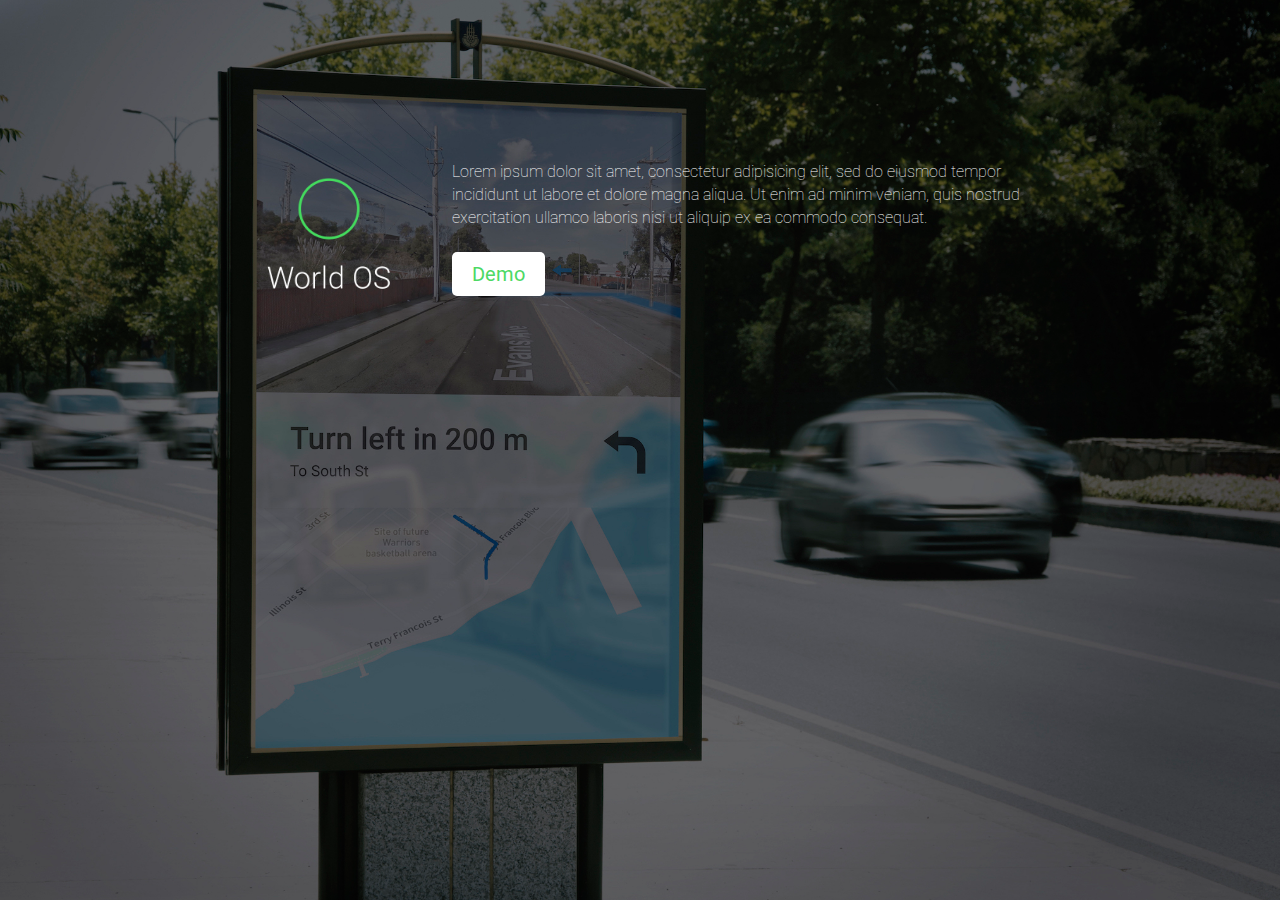
==== index.html @ 70dd8c28 "fix" ====
<!DOCTYPE html>
<html>
<head>
  <meta charset="utf-8">
  <meta name="viewport" content="width=device-width, initial-scale=1.0">
  <link href="https://fonts.googleapis.com/css?family=Roboto:100, 400,700" rel="stylesheet">
  <link rel="stylesheet" href="https://maxcdn.bootstrapcdn.com/bootstrap/3.3.7/css/bootstrap.min.css" integrity="sha384-BVYiiSIFeK1dGmJRAkycuHAHRg32OmUcww7on3RYdg4Va+PmSTsz/K68vbdEjh4u" crossorigin="anonymous">
  <link rel="stylesheet" href="assets/css/normalize.css">
  <link rel="stylesheet" href="assets/css/animate.css">
  <link rel="stylesheet" href="assets/css/master.css">
</head>
  <body>
    <div class="main row">
      <img src="assets/img/logo.png">
      <div>
        <p>Lorem ipsum dolor sit amet, consectetur adipisicing elit, sed do eiusmod tempor incididunt ut labore et dolore magna aliqua. Ut enim ad minim veniam, quis nostrud exercitation ullamco laboris nisi ut aliquip ex ea commodo consequat.</p>
        <a href="#">Demo</a>
      </div>
    </div>
  </body>
</html>
---- assets/css/master.css ----
/*****************************************

Obecné

*****************************************/

html {
  min-height: 100%;
}

h1, h2, h3, h4, h5, p, span {
  font-size: 16px;
  color: #403a3a;
}

body {
  font-family: 'Roboto', sans-serif;
  margin: 0;
  background: url("../img/hp.jpg");
  background-size: cover;
  background-repeat: no-repeat;
  min-height: 100%;
}

.main {
  margin: 0 auto;
  height: auto;
  width: auto;
  text-align: center;
  margin-top: calc((50vh - 225px)/2)
}

.main p {
  color: white;
  font-weight: 100;
  margin-bottom: 30px;
  text-align: left;
}

.main a {
  background: #fff;
  color: #4dd964;
  font-weight: 400;
  padding: 10px 20px;
  border-radius: 5px;
  font-size: 20px;
}

.main div {
  display: inline-block;
  vertical-align: middle;
  width: 80%;
  max-width: 600px;
  margin-left: 20px;
  text-align: left !important;
}

.main img {
  display: inline-block;
  vertical-align: middle;
  width: 200px;
  padding-top: 25px;
}
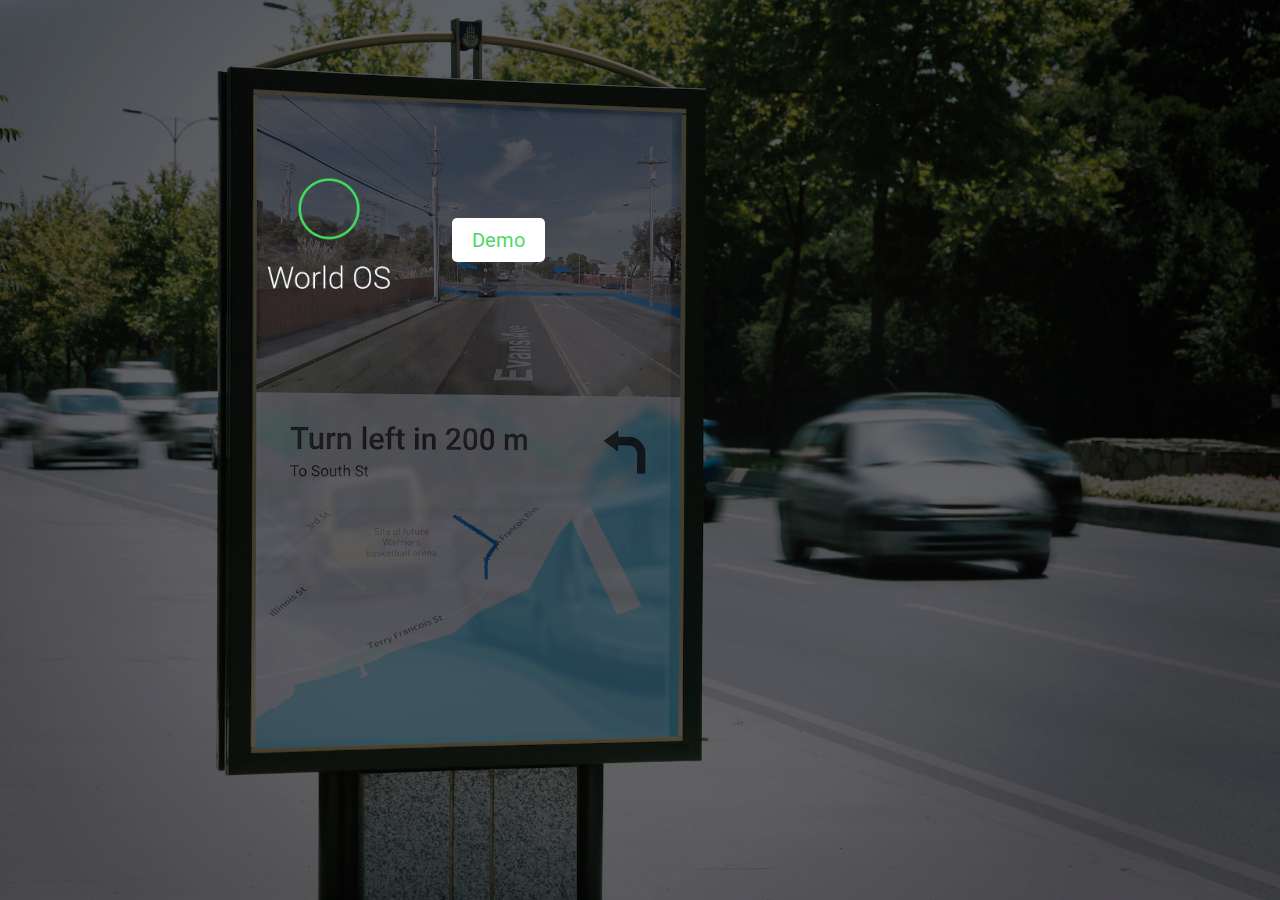
==== commit 0fd9cf4a: "lorem odstraneni" ====
--- a/index.html
+++ b/index.html
@@ -13,7 +13,7 @@
     <div class="main row">
       <img src="assets/img/logo.png">
       <div>
-        <p>Lorem ipsum dolor sit amet, consectetur adipisicing elit, sed do eiusmod tempor incididunt ut labore et dolore magna aliqua. Ut enim ad minim veniam, quis nostrud exercitation ullamco laboris nisi ut aliquip ex ea commodo consequat.</p>
+        <p></p>
         <a href="#">Demo</a>
       </div>
     </div>
--- a/assets/css/master.css
+++ b/assets/css/master.css
@@ -46,6 +46,11 @@
   font-size: 20px;
 }
 
+.main a:hover {
+  background: #d2ecd7;
+  text-decoration: none;
+}
+
 .main div {
   display: inline-block;
   vertical-align: middle;
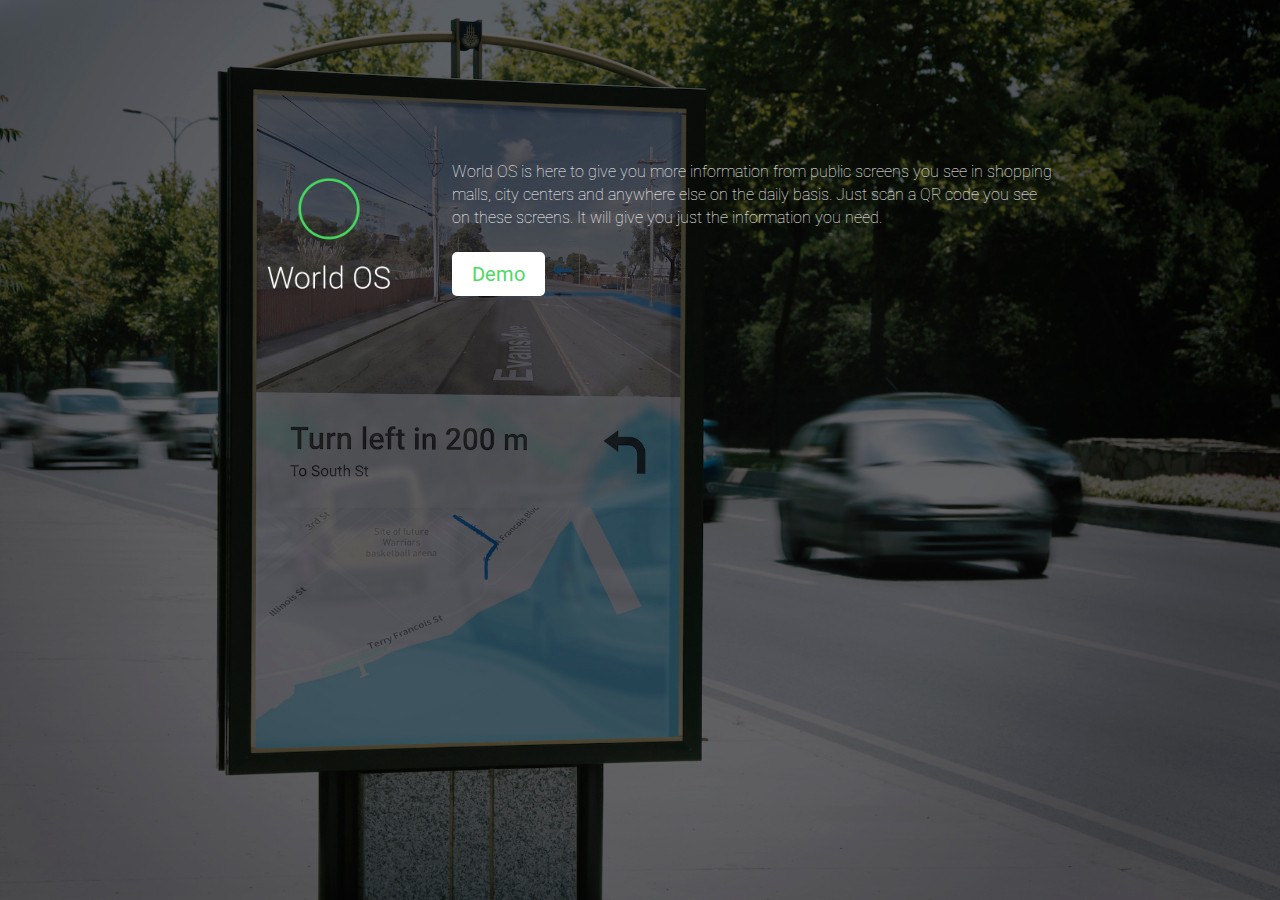
==== commit 0b8d3eb6: "text" ====
--- a/index.html
+++ b/index.html
@@ -8,12 +8,13 @@
   <link rel="stylesheet" href="assets/css/normalize.css">
   <link rel="stylesheet" href="assets/css/animate.css">
   <link rel="stylesheet" href="assets/css/master.css">
+  <title>World OS</title>
 </head>
   <body>
     <div class="main row">
       <img src="assets/img/logo.png">
       <div>
-        <p></p>
+        <p>World OS is here to give you more information from public screens you see in shopping malls, city centers and anywhere else on the daily basis. Just scan a QR code you see on these screens. It will give you just the information you need.</p>
         <a href="#">Demo</a>
       </div>
     </div>
